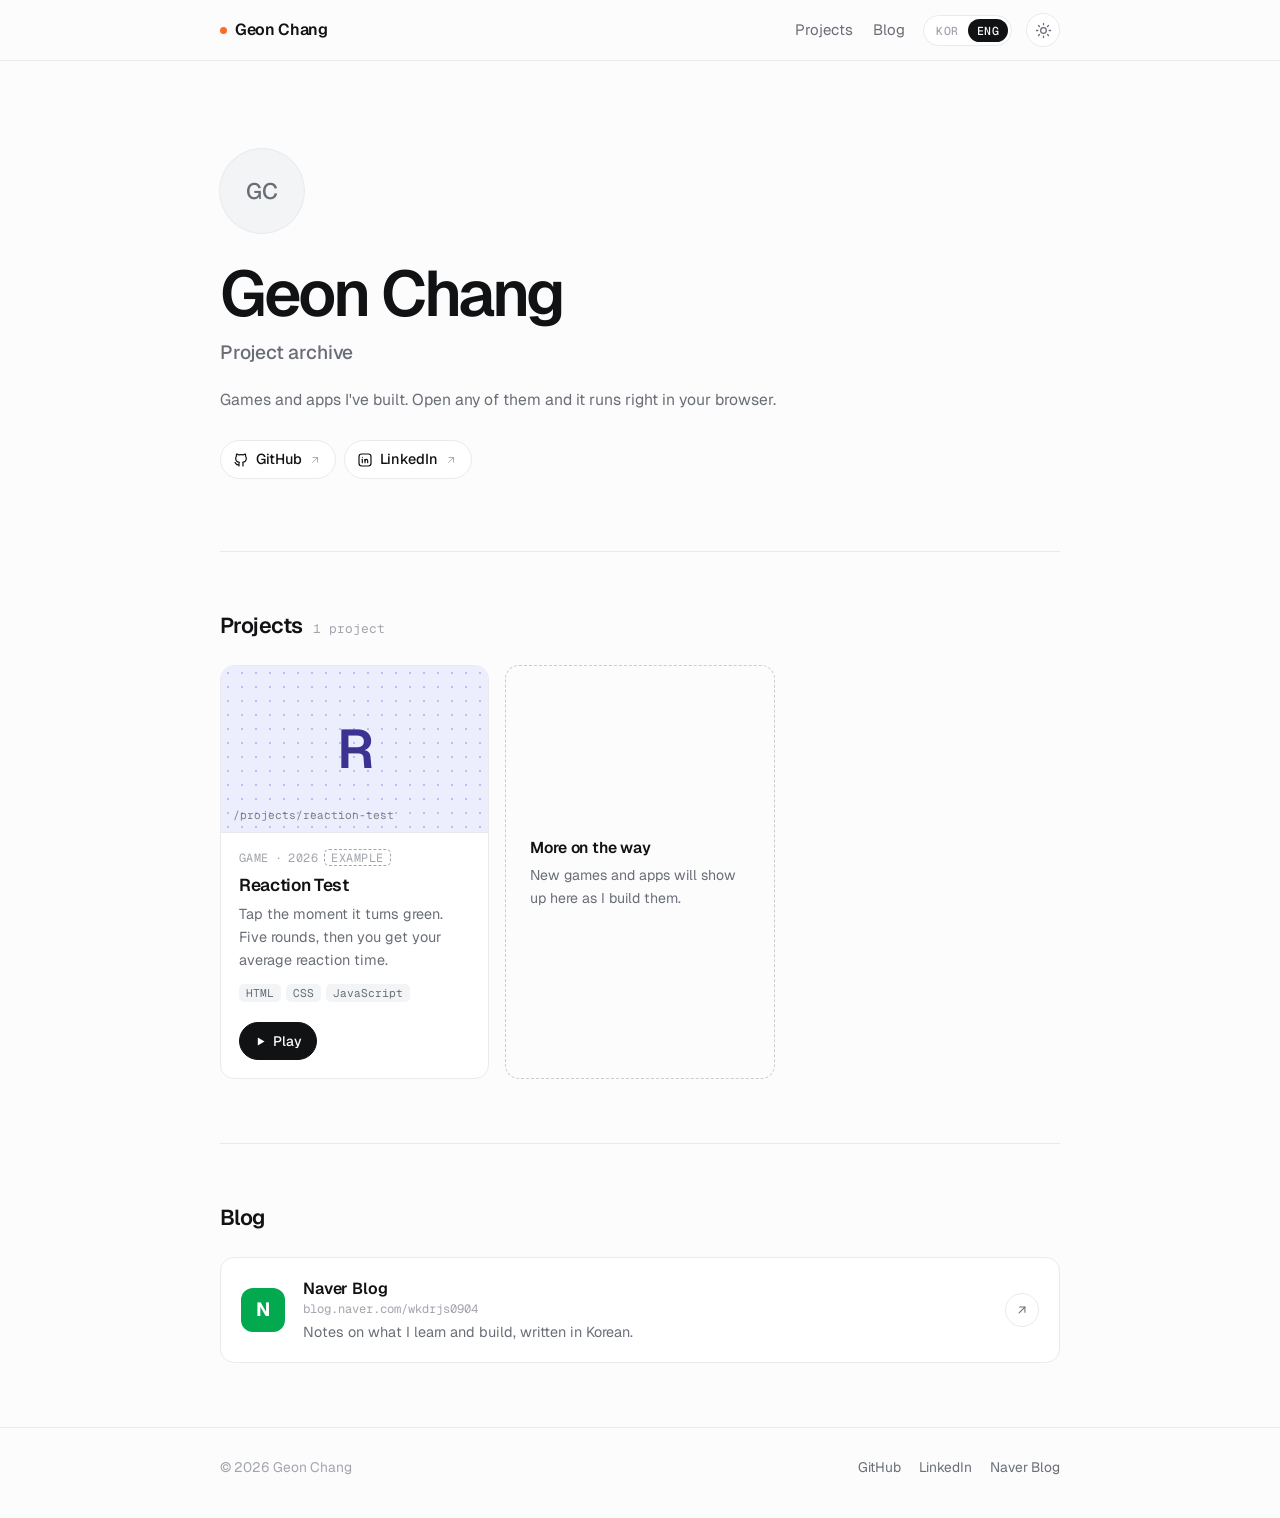
==== index.html @ 1b011da2 "Add files via upload" ====
<!doctype html>
<html lang="ko">
<head>
<meta charset="utf-8">
<meta name="viewport" content="width=device-width, initial-scale=1, viewport-fit=cover">
<title>Geon Chang</title>
<meta name="description" content="Geon Chang — project archive. Games and apps that run right in your browser.">
<link rel="preconnect" href="https://fonts.googleapis.com">
<link rel="preconnect" href="https://fonts.gstatic.com" crossorigin>
<link rel="stylesheet" href="https://fonts.googleapis.com/css2?family=Geist:wght@400;500;600&family=Geist+Mono:wght@400;500&family=IBM+Plex+Sans+KR:wght@400;500;600&display=swap">
<link rel="stylesheet" href="assets/style.css">
<script>try{var t=localStorage.getItem("theme");if(t)document.documentElement.setAttribute("data-theme",t)}catch(e){}</script>
</head>
<body>

<header class="topbar">
  <div class="wrap topbar-inner">
    <a class="wordmark" href="#about" id="wordmark">Geon Chang</a>
    <div class="topbar-right">
      <nav class="nav" aria-label="Menu">
        <a href="#projects" data-sec="projects" data-i18n="navProjects"></a>
        <a href="#blog" data-sec="blog" data-i18n="navBlog"></a>
      </nav>
      <div class="lang" role="group" aria-label="Language">
        <button type="button" data-lang="ko">KOR</button>
        <button type="button" data-lang="en">ENG</button>
      </div>
      <button class="icon-btn" id="theme" type="button"></button>
    </div>
  </div>
</header>

<main class="wrap">
  <section id="about" class="hero">
    <div class="avatar" id="avatar"></div>
    <h1 id="name">Geon Chang</h1>
    <p class="tagline" id="tagline"></p>
    <p class="bio" id="bio"></p>
    <div class="links" id="socials"></div>
  </section>

  <section id="projects" class="section">
    <div class="section-head">
      <h2 data-i18n="projects"></h2>
      <span class="count" id="count"></span>
    </div>
    <div class="filters" id="filters"></div>
    <div class="grid" id="grid"></div>
  </section>

  <section id="blog" class="section">
    <div class="section-head">
      <h2 data-i18n="blog"></h2>
    </div>
    <div id="blogbox"></div>
  </section>
</main>

<footer class="footer">
  <div class="wrap footer-inner" id="footer"></div>
</footer>

<script src="config.js"></script>
<script src="projects.js"></script>
<script src="assets/main.js"></script>
</body>
</html>
---- assets/style.css ----
/* layout: one 880px column, left-aligned — small photo + large name, then project grid and blog row. Black/white with one tangerine detail. */
:root {
  --bg: #fcfcfd;
  --surface: #ffffff;
  --fg: #111214;
  --muted: #696d76;
  --faint: #a2a5ad;
  --line: #e9eaee;
  --chip: #f3f4f6;
  --accent: #ff6a2b;
  --naver: #03a94e;
  --naver-ink: #ffffff;

  --sans: "Geist", "IBM Plex Sans KR", "Apple SD Gothic Neo", "Malgun Gothic", system-ui, sans-serif;
  --mono: "Geist Mono", ui-monospace, SFMono-Regular, Menlo, Consolas, monospace;
  --radius: 14px;
}
@media (prefers-color-scheme: dark) {
  :root:not([data-theme="light"]) {
    --bg: #0b0c0e; --surface: #131417; --fg: #f1f2f4; --muted: #a0a3ab; --faint: #6c7079;
    --line: #23252a; --chip: #1b1c20; --accent: #ff7a3d; --naver: #2fd27a; --naver-ink: #062612;
    color-scheme: dark;
  }
}
:root[data-theme="dark"] {
  --bg: #0b0c0e; --surface: #131417; --fg: #f1f2f4; --muted: #a0a3ab; --faint: #6c7079;
  --line: #23252a; --chip: #1b1c20; --accent: #ff7a3d; --naver: #2fd27a; --naver-ink: #062612;
  color-scheme: dark;
}

* { box-sizing: border-box; }
html { scroll-behavior: smooth; scroll-padding-top: 72px; }
body {
  margin: 0;
  background: var(--bg);
  color: var(--fg);
  font-family: var(--sans);
  font-size: 16px;
  line-height: 1.6;
  -webkit-font-smoothing: antialiased;
  word-break: keep-all;
  overflow-wrap: anywhere;
}
a { color: inherit; }
img { max-width: 100%; }
button { font: inherit; }
:focus-visible { outline: 2px solid var(--fg); outline-offset: 3px; border-radius: 6px; }

.wrap { max-width: 880px; margin: 0 auto; padding-inline: 20px; }

/* ── top bar ── */
.topbar {
  position: sticky;
  top: env(safe-area-inset-top, 0px);
  z-index: 10;
  background: color-mix(in oklab, var(--bg) 82%, transparent);
  backdrop-filter: saturate(1.4) blur(14px);
  -webkit-backdrop-filter: saturate(1.4) blur(14px);
  border-bottom: 1px solid var(--line);
}
.topbar-inner { display: flex; align-items: center; justify-content: space-between; gap: 16px; height: 60px; }
.wordmark { font-weight: 600; letter-spacing: -0.02em; text-decoration: none; display: inline-flex; align-items: center; gap: 8px; }
.wordmark::before { content: ""; width: 7px; height: 7px; border-radius: 50%; background: var(--accent); }
.topbar-right { display: flex; align-items: center; gap: 14px; }
.nav { display: flex; gap: 20px; margin-right: 4px; }
.nav a { text-decoration: none; color: var(--muted); font-size: .94rem; transition: color .15s; }
.nav a:hover, .nav a.active { color: var(--fg); }

.lang { display: flex; padding: 3px; border: 1px solid var(--line); border-radius: 999px; background: var(--surface); }
.lang button {
  border: 0; background: transparent; color: var(--faint);
  font: 500 .72rem var(--mono); letter-spacing: .04em;
  padding: 4px 9px; border-radius: 999px; cursor: pointer;
  transition: color .15s, background .15s;
}
.lang button:hover { color: var(--fg); }
.lang button[aria-pressed="true"] { background: var(--fg); color: var(--bg); }

.icon-btn {
  display: grid; place-items: center;
  width: 34px; height: 34px;
  border: 1px solid var(--line); border-radius: 50%;
  background: var(--surface); color: var(--muted);
  cursor: pointer;
}
.icon-btn:hover { color: var(--fg); }
.icon-btn svg { width: 17px; height: 17px; }

/* ── hero ── */
.hero { padding-block: 88px 72px; }
.avatar {
  width: 84px; height: 84px;
  border-radius: 50%;
  overflow: hidden;
  display: grid; place-items: center;
  background: var(--chip);
  color: var(--muted);
  box-shadow: 0 0 0 1px var(--line);
  font: 500 1.4rem var(--sans); letter-spacing: -0.02em;
}
.avatar img { width: 100%; height: 100%; object-fit: cover; object-position: center 30%; display: block; }
.hero h1 {
  margin: 28px 0 0;
  font-size: clamp(2.6rem, 8vw, 4rem); font-weight: 600; line-height: 1.02; letter-spacing: -0.045em;
}
.tagline { margin: 12px 0 0; font-size: 1.2rem; font-weight: 500; color: var(--muted); letter-spacing: -0.01em; }
.bio { margin: 18px 0 0; max-width: 36em; color: var(--muted); font-size: .98rem; }
.bio:empty { display: none; }

.links { display: flex; flex-wrap: wrap; gap: 8px; margin-top: 28px; }
.link {
  display: inline-flex; align-items: center; gap: 7px;
  padding: 7px 14px 7px 12px;
  border: 1px solid var(--line); border-radius: 999px;
  background: var(--surface);
  font-size: .9rem; font-weight: 500; text-decoration: none;
  transition: border-color .15s;
}
.link svg { width: 16px; height: 16px; flex: none; }
.link .arrow { width: 12px; height: 12px; color: var(--faint); }
.link:hover { border-color: var(--fg); }

/* ── sections ── */
.section { padding-block: 56px 64px; border-top: 1px solid var(--line); }
.section-head { display: flex; align-items: baseline; gap: 10px; margin-bottom: 22px; }
.section-head h2 { margin: 0; font-size: 1.35rem; font-weight: 600; letter-spacing: -0.025em; }
.count { font: 400 .8rem var(--mono); color: var(--faint); font-variant-numeric: tabular-nums; }

.filters { display: flex; flex-wrap: wrap; gap: 6px; margin-bottom: 20px; }
.filters:empty { display: none; }
.chip {
  border: 1px solid var(--line); border-radius: 999px;
  background: transparent; color: var(--muted);
  padding: 4px 12px; font-size: .86rem; cursor: pointer;
}
.chip:hover { color: var(--fg); }
.chip[aria-pressed="true"] { background: var(--fg); color: var(--bg); border-color: var(--fg); }

/* ── project cards ── */
.grid { display: grid; grid-template-columns: repeat(auto-fill, minmax(256px, 1fr)); gap: 16px; }
.card {
  position: relative;
  display: flex; flex-direction: column;
  min-width: 0;
  background: var(--surface);
  border: 1px solid var(--line);
  border-radius: var(--radius);
  overflow: hidden;
  transition: border-color .2s, box-shadow .2s;
}
.card:hover { border-color: color-mix(in oklab, var(--fg) 25%, var(--line)); box-shadow: 0 6px 24px -12px rgba(0, 0, 0, .18); }

.thumb { position: relative; aspect-ratio: 16 / 10; max-width: 100%; overflow: hidden; background: var(--chip); border-bottom: 1px solid var(--line); }
.thumb img { width: 100%; height: 100%; object-fit: cover; display: block; transition: transform .4s; }
.card:hover .thumb img { transform: scale(1.02); }
.thumb.gen {
  --tone: hsl(var(--h) 60% 52%);
  display: grid; place-items: center;
  background:
    radial-gradient(circle, color-mix(in oklab, var(--tone) 28%, transparent) 1px, transparent 1.4px) 0 0 / 14px 14px,
    color-mix(in oklab, var(--tone) 9%, var(--surface));
}
.thumb.gen .mark {
  font-size: 3.4rem; font-weight: 600; line-height: 1; letter-spacing: -0.04em;
  color: color-mix(in oklab, var(--tone) 70%, var(--fg));
}
.thumb .where {
  position: absolute; left: 12px; right: 12px; bottom: 10px;
  font: 400 .7rem var(--mono);
  color: color-mix(in oklab, var(--fg) 50%, transparent);
  white-space: nowrap; overflow: hidden; text-overflow: ellipsis;
}

.card-body { display: flex; flex-direction: column; gap: 6px; flex: 1; padding: 16px 18px 18px; min-width: 0; }
.meta { display: flex; align-items: center; flex-wrap: wrap; gap: 6px; font: 400 .74rem var(--mono); color: var(--faint); text-transform: uppercase; letter-spacing: .04em; }
.badge { padding: 0 6px; border-radius: 5px; border: 1px dashed var(--faint); }
.card h3 { margin: 2px 0 0; font-size: 1.08rem; font-weight: 600; letter-spacing: -0.02em; line-height: 1.35; }
.card p { margin: 0; color: var(--muted); font-size: .9rem; }
.tags { display: flex; flex-wrap: wrap; gap: 5px; margin: 6px 0 0; padding: 0; list-style: none; }
.tags li { font: 400 .7rem var(--mono); background: var(--chip); color: var(--muted); padding: 2px 7px; border-radius: 5px; }

.actions { display: flex; flex-wrap: wrap; gap: 6px; margin-top: auto; padding-top: 14px; }
.btn {
  display: inline-flex; align-items: center; gap: 6px;
  padding: 7px 14px;
  border-radius: 999px; border: 1px solid var(--line);
  font-size: .86rem; font-weight: 500; text-decoration: none;
  transition: opacity .15s, border-color .15s;
}
.btn svg { width: 13px; height: 13px; flex: none; }
.btn.primary { background: var(--fg); color: var(--bg); border-color: var(--fg); }
.btn.primary:hover { opacity: .85; }
.btn.ghost:hover { border-color: var(--fg); }

.card.soon {
  border-style: dashed;
  background: transparent;
  justify-content: center;
  gap: 4px;
  padding: 24px;
  min-height: 200px;
}
.card.soon, .card.soon:hover { box-shadow: none; border-color: color-mix(in oklab, var(--faint) 55%, transparent); }
.card.soon strong { font-size: .98rem; font-weight: 600; letter-spacing: -0.01em; }
.card.soon span { color: var(--muted); font-size: .88rem; }

/* ── blog ── */
.blog-card {
  display: grid; grid-template-columns: auto minmax(0, 1fr) auto;
  align-items: center; gap: 18px;
  padding: 18px 20px;
  border: 1px solid var(--line);
  border-radius: var(--radius);
  background: var(--surface);
  text-decoration: none;
  transition: border-color .2s;
}
.blog-card:hover { border-color: var(--naver); }
.nmark {
  display: grid; place-items: center;
  width: 44px; height: 44px;
  border-radius: 12px;
  background: var(--naver); color: var(--naver-ink);
  font-size: 1.2rem; font-weight: 700;
}
.blog-text { display: flex; flex-direction: column; min-width: 0; }
.blog-text strong { font-weight: 600; letter-spacing: -0.01em; }
.blog-text .addr { font: 400 .76rem var(--mono); color: var(--faint); overflow: hidden; text-overflow: ellipsis; white-space: nowrap; }
.blog-text p { margin: 4px 0 0; color: var(--muted); font-size: .9rem; }
.blog-go { display: grid; place-items: center; width: 34px; height: 34px; border-radius: 50%; border: 1px solid var(--line); color: var(--muted); transition: all .15s; }
.blog-card:hover .blog-go { background: var(--fg); color: var(--bg); border-color: var(--fg); }
.blog-go svg { width: 14px; height: 14px; }

.posts { list-style: none; margin: 14px 0 0; padding: 0; }
.posts li { border-bottom: 1px solid var(--line); }
.posts a { display: flex; gap: 18px; align-items: baseline; padding: 12px 2px; text-decoration: none; }
.posts a:hover .post-title { color: var(--naver); }
.posts time { flex: none; font: 400 .76rem var(--mono); color: var(--faint); font-variant-numeric: tabular-nums; }
.post-title { min-width: 0; font-size: .95rem; transition: color .15s; }

/* ── footer ── */
.footer { border-top: 1px solid var(--line); }
.footer-inner { display: flex; flex-wrap: wrap; align-items: center; justify-content: space-between; gap: 10px 24px; padding-block: 28px 40px; font-size: .86rem; color: var(--faint); }
.footer nav { display: flex; gap: 18px; }
.footer a { text-decoration: none; color: var(--muted); }
.footer a:hover { color: var(--fg); }

@media (max-width: 600px) {
  .wordmark { font-size: .95rem; }
  .nav { display: none; }
  .hero { padding-block: 56px 52px; }
  .avatar { width: 72px; height: 72px; }
  .hero h1 { margin-top: 22px; }
  .tagline { font-size: 1.08rem; }
  .card.soon { min-height: 130px; }
}

@media (prefers-reduced-motion: reduce) {
  html { scroll-behavior: auto; }
  * { transition: none !important; }
}
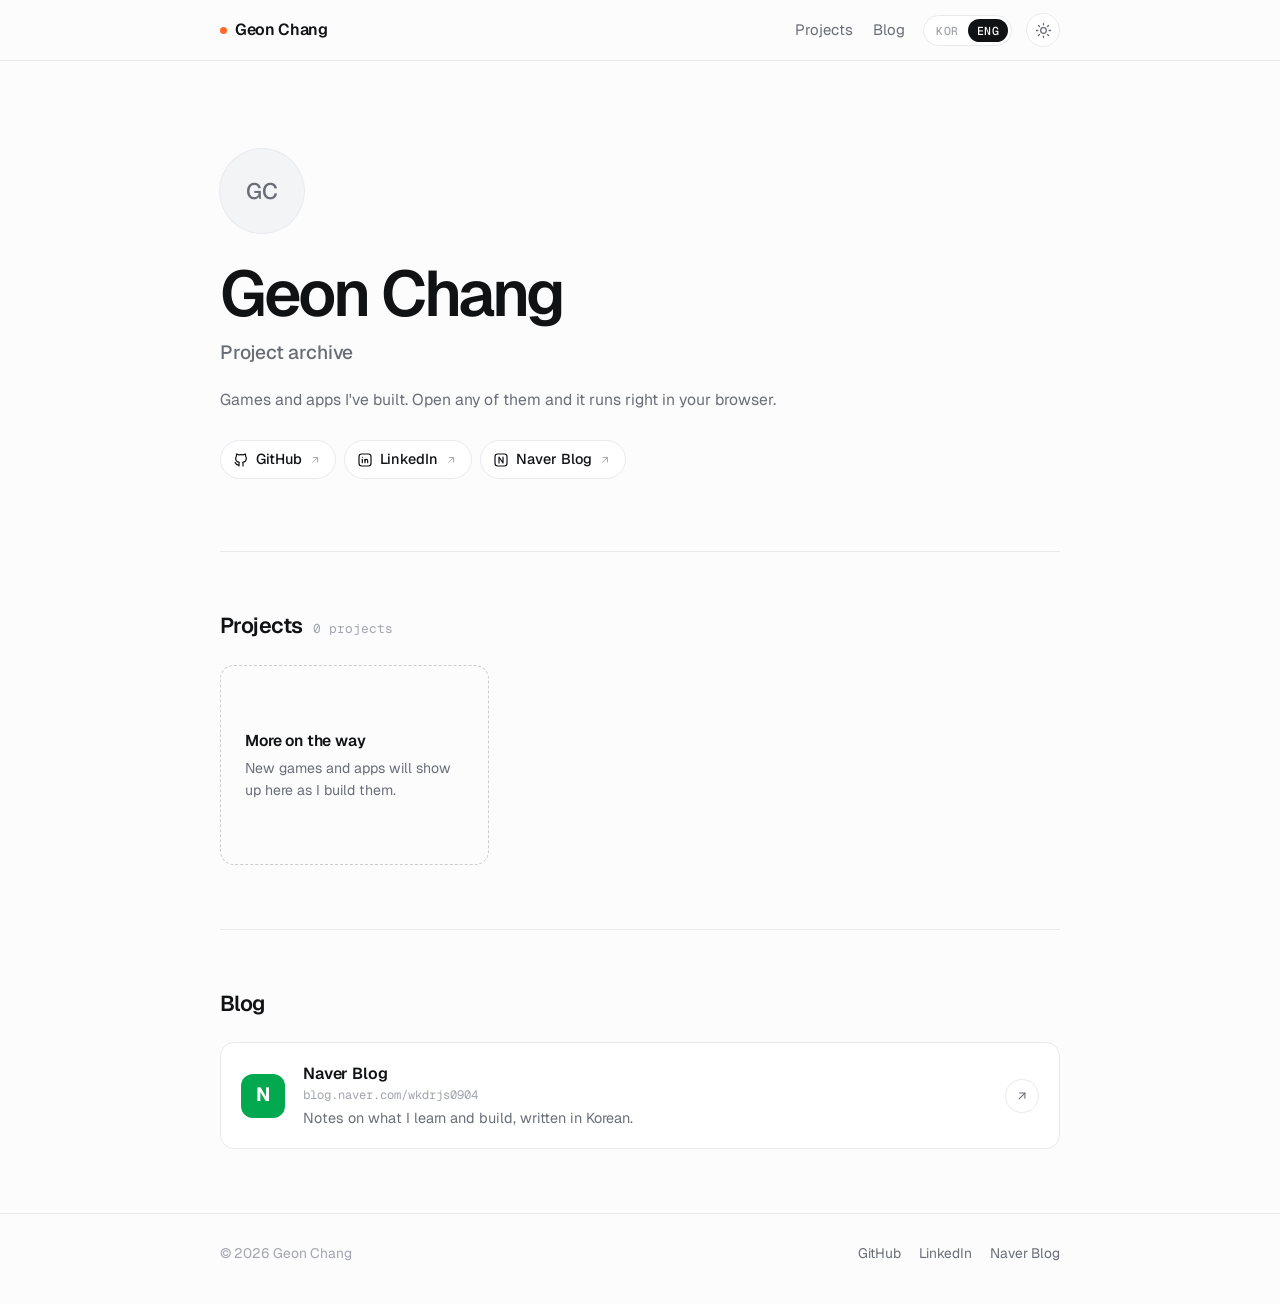
==== commit b9deac41: "Rename index (8).html to index.html" ====
--- a/index.html
+++ b/index.html
@@ -5,6 +5,11 @@
 <meta name="viewport" content="width=device-width, initial-scale=1, viewport-fit=cover">
 <title>Geon Chang</title>
 <meta name="description" content="Geon Chang — project archive. Games and apps that run right in your browser.">
+<meta property="og:type" content="website">
+<meta property="og:title" content="Geon Chang">
+<meta property="og:description" content="프로젝트 저장소 · Project archive">
+<meta property="og:url" content="https://geonchang.netlify.app/">
+<meta name="theme-color" content="#fcfcfd">
 <link rel="preconnect" href="https://fonts.googleapis.com">
 <link rel="preconnect" href="https://fonts.gstatic.com" crossorigin>
 <link rel="stylesheet" href="https://fonts.googleapis.com/css2?family=Geist:wght@400;500;600&family=Geist+Mono:wght@400;500&family=IBM+Plex+Sans+KR:wght@400;500;600&display=swap">
